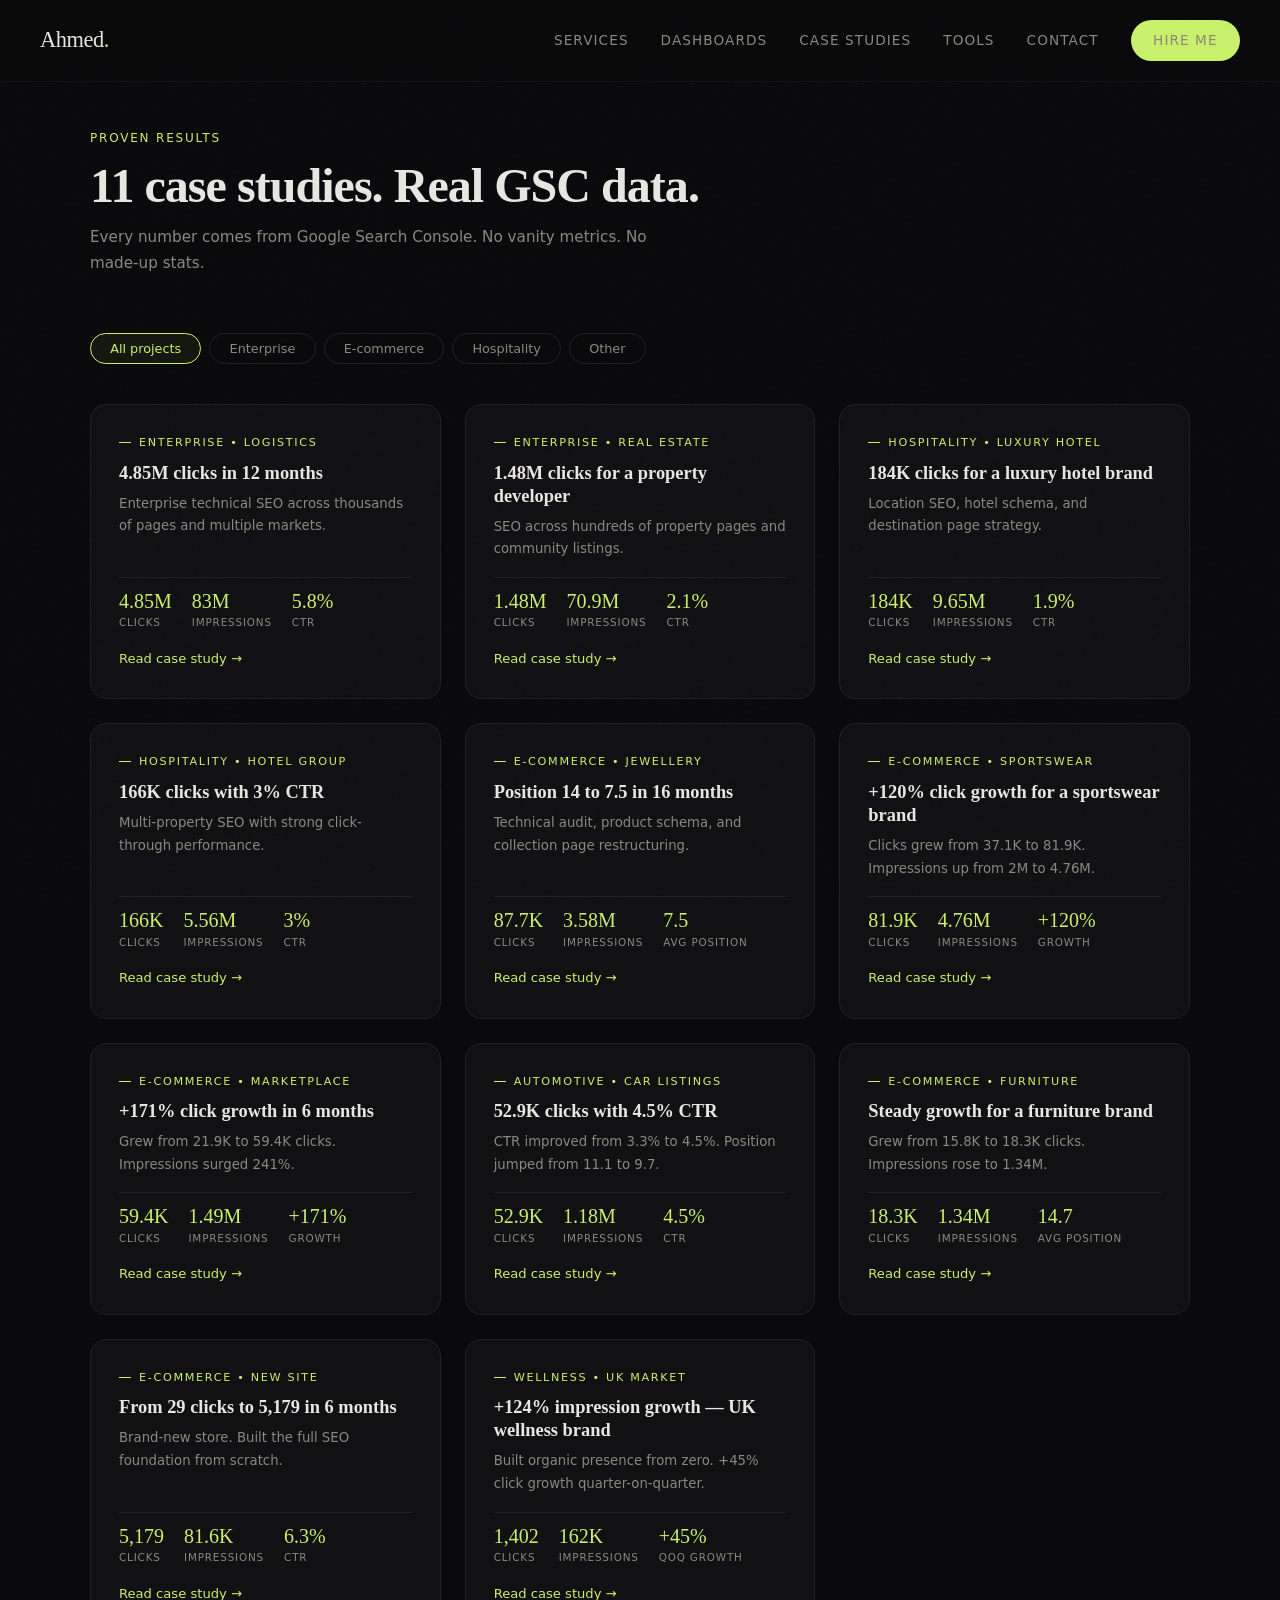
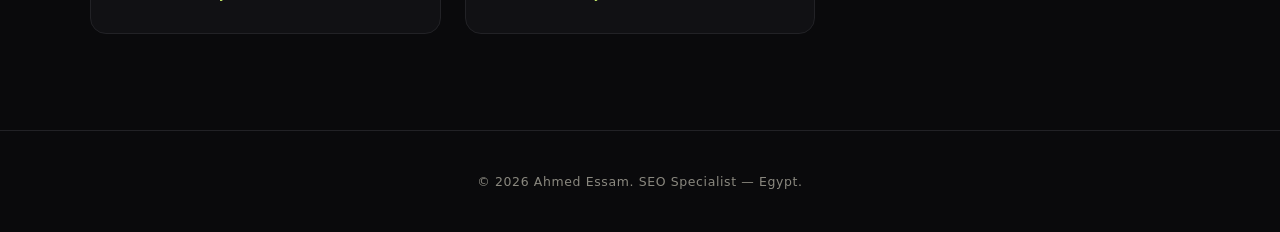
==== case-studies.html @ c108a9bd "Replace with exact replica of the joint portfolio under Ahmed's name Ahmed asked twice for an exact " ====
﻿<!DOCTYPE html>
<html lang="en">
<head>
  <meta charset="UTF-8">
  <meta name="viewport" content="width=device-width, initial-scale=1.0">
  <meta http-equiv="Content-Security-Policy" content="default-src 'self'; img-src 'self' data:; style-src 'self' 'unsafe-inline' https://fonts.googleapis.com; font-src https://fonts.gstatic.com; script-src 'self' 'unsafe-inline'">
  <title>Case Studies | Ahmed Essam &#8212; SEO Specialist</title>
  <meta name="description" content="11 SEO case studies with real Google Search Console data. E-commerce, enterprise, hospitality, and more.">
  <link rel="preconnect" href="https://fonts.googleapis.com">
  <link rel="preconnect" href="https://fonts.gstatic.com" crossorigin>
  <link rel="preload" href="https://fonts.googleapis.com/css2?family=Instrument+Serif:ital@0;1&family=DM+Sans:ital,opsz,wght@0,9..40,300;0,9..40,400;0,9..40,500;0,9..40,600;1,9..40,300;1,9..40,400&display=swap" as="style" onload="this.onload=null;this.rel='stylesheet'">
  <noscript><link rel="stylesheet" href="https://fonts.googleapis.com/css2?family=Instrument+Serif:ital@0;1&family=DM+Sans:ital,opsz,wght@0,9..40,300;0,9..40,400;0,9..40,500;0,9..40,600;1,9..40,300;1,9..40,400&display=swap"></noscript>
  <link rel="stylesheet" href="css/main.css">
  <link rel="stylesheet" href="css/case-studies.css">
</head>
<body>

<nav>
  <a href="index.html" class="nav-logo">Ahmed<span>.</span></a>
  <div class="nav-links">
    <a href="index.html#services">Services</a>
    <a href="index.html#dashboards">Dashboards</a>
    <a href="case-studies.html">Case Studies</a>
    <a href="index.html#tools">Tools</a>
    <a href="index.html#contact">Contact</a>
    <a href="#contact" class="nav-cta">Hire me</a>
  </div>
  <button class="mobile-toggle" id="mobileToggle" aria-label="Toggle menu">&#9776;</button>
</nav>

<div class="mobile-nav" id="mobileNav">
  <a href="index.html#services">Services</a>
  <a href="index.html#dashboards">Dashboards</a>
  <a href="case-studies.html">Case Studies</a>
  <a href="index.html#tools">Tools</a>
  <a href="index.html#contact">Contact</a>
  <a href="mailto:ahmed.essam@vibe360.io">Hire me</a>
</div>

<section class="section" style="padding-top:8rem">
  <div class="section-header">
    <div class="section-label">Proven results</div>
    <h1 class="section-title">11 case studies. Real GSC data.</h1>
    <p class="section-desc">Every number comes from Google Search Console. No vanity metrics. No made-up stats.</p>
  </div>

  <div class="filter-tabs">
    <button class="filter-tab active" data-filter="all">All projects</button>
    <button class="filter-tab" data-filter="enterprise">Enterprise</button>
    <button class="filter-tab" data-filter="ecommerce">E-commerce</button>
    <button class="filter-tab" data-filter="hospitality">Hospitality</button>
    <button class="filter-tab" data-filter="other">Other</button>
  </div>

  <div class="cases-grid">

    <div class="case-card reveal" data-cat="enterprise">
      <div class="case-content">
        <div class="case-tag">Enterprise &bull; Logistics</div>
        <h3>4.85M clicks in 12 months</h3>
        <p>Enterprise technical SEO across thousands of pages and multiple markets.</p>
        <div class="case-metrics">
          <div><div class="case-metric-val">4.85M</div><div class="case-metric-label">Clicks</div></div>
          <div><div class="case-metric-val">83M</div><div class="case-metric-label">Impressions</div></div>
          <div><div class="case-metric-val">5.8%</div><div class="case-metric-label">CTR</div></div>
        </div>
        <a href="case-studies/enterprise-logistics.html" class="case-link">Read case study &rarr;</a>
      </div>
    </div>

    <div class="case-card reveal" data-cat="enterprise">
      <div class="case-content">
        <div class="case-tag">Enterprise &bull; Real Estate</div>
        <h3>1.48M clicks for a property developer</h3>
        <p>SEO across hundreds of property pages and community listings.</p>
        <div class="case-metrics">
          <div><div class="case-metric-val">1.48M</div><div class="case-metric-label">Clicks</div></div>
          <div><div class="case-metric-val">70.9M</div><div class="case-metric-label">Impressions</div></div>
          <div><div class="case-metric-val">2.1%</div><div class="case-metric-label">CTR</div></div>
        </div>
        <a href="case-studies/real-estate-developer.html" class="case-link">Read case study &rarr;</a>
      </div>
    </div>

    <div class="case-card reveal" data-cat="hospitality">
      <div class="case-content">
        <div class="case-tag">Hospitality &bull; Luxury Hotel</div>
        <h3>184K clicks for a luxury hotel brand</h3>
        <p>Location SEO, hotel schema, and destination page strategy.</p>
        <div class="case-metrics">
          <div><div class="case-metric-val">184K</div><div class="case-metric-label">Clicks</div></div>
          <div><div class="case-metric-val">9.65M</div><div class="case-metric-label">Impressions</div></div>
          <div><div class="case-metric-val">1.9%</div><div class="case-metric-label">CTR</div></div>
        </div>
        <a href="case-studies/luxury-hotel-a.html" class="case-link">Read case study &rarr;</a>
      </div>
    </div>

    <div class="case-card reveal" data-cat="hospitality">
      <div class="case-content">
        <div class="case-tag">Hospitality &bull; Hotel Group</div>
        <h3>166K clicks with 3% CTR</h3>
        <p>Multi-property SEO with strong click-through performance.</p>
        <div class="case-metrics">
          <div><div class="case-metric-val">166K</div><div class="case-metric-label">Clicks</div></div>
          <div><div class="case-metric-val">5.56M</div><div class="case-metric-label">Impressions</div></div>
          <div><div class="case-metric-val">3%</div><div class="case-metric-label">CTR</div></div>
        </div>
        <a href="case-studies/hotel-chain.html" class="case-link">Read case study &rarr;</a>
      </div>
    </div>

    <div class="case-card reveal" data-cat="ecommerce">
      <div class="case-content">
        <div class="case-tag">E-commerce &bull; Jewellery</div>
        <h3>Position 14 to 7.5 in 16 months</h3>
        <p>Technical audit, product schema, and collection page restructuring.</p>
        <div class="case-metrics">
          <div><div class="case-metric-val">87.7K</div><div class="case-metric-label">Clicks</div></div>
          <div><div class="case-metric-val">3.58M</div><div class="case-metric-label">Impressions</div></div>
          <div><div class="case-metric-val">7.5</div><div class="case-metric-label">Avg position</div></div>
        </div>
        <a href="case-studies/jewellery-ecommerce.html" class="case-link">Read case study &rarr;</a>
      </div>
    </div>

    <div class="case-card reveal" data-cat="ecommerce">
      <div class="case-content">
        <div class="case-tag">E-commerce &bull; Sportswear</div>
        <h3>+120% click growth for a sportswear brand</h3>
        <p>Clicks grew from 37.1K to 81.9K. Impressions up from 2M to 4.76M.</p>
        <div class="case-metrics">
          <div><div class="case-metric-val">81.9K</div><div class="case-metric-label">Clicks</div></div>
          <div><div class="case-metric-val">4.76M</div><div class="case-metric-label">Impressions</div></div>
          <div><div class="case-metric-val">+120%</div><div class="case-metric-label">Growth</div></div>
        </div>
        <a href="case-studies/sportswear.html" class="case-link">Read case study &rarr;</a>
      </div>
    </div>

    <div class="case-card reveal" data-cat="ecommerce">
      <div class="case-content">
        <div class="case-tag">E-commerce &bull; Marketplace</div>
        <h3>+171% click growth in 6 months</h3>
        <p>Grew from 21.9K to 59.4K clicks. Impressions surged 241%.</p>
        <div class="case-metrics">
          <div><div class="case-metric-val">59.4K</div><div class="case-metric-label">Clicks</div></div>
          <div><div class="case-metric-val">1.49M</div><div class="case-metric-label">Impressions</div></div>
          <div><div class="case-metric-val">+171%</div><div class="case-metric-label">Growth</div></div>
        </div>
        <a href="case-studies/marketplace.html" class="case-link">Read case study &rarr;</a>
      </div>
    </div>

    <div class="case-card reveal" data-cat="other">
      <div class="case-content">
        <div class="case-tag">Automotive &bull; Car Listings</div>
        <h3>52.9K clicks with 4.5% CTR</h3>
        <p>CTR improved from 3.3% to 4.5%. Position jumped from 11.1 to 9.7.</p>
        <div class="case-metrics">
          <div><div class="case-metric-val">52.9K</div><div class="case-metric-label">Clicks</div></div>
          <div><div class="case-metric-val">1.18M</div><div class="case-metric-label">Impressions</div></div>
          <div><div class="case-metric-val">4.5%</div><div class="case-metric-label">CTR</div></div>
        </div>
        <a href="case-studies/car-listing.html" class="case-link">Read case study &rarr;</a>
      </div>
    </div>

    <div class="case-card reveal" data-cat="ecommerce">
      <div class="case-content">
        <div class="case-tag">E-commerce &bull; Furniture</div>
        <h3>Steady growth for a furniture brand</h3>
        <p>Grew from 15.8K to 18.3K clicks. Impressions rose to 1.34M.</p>
        <div class="case-metrics">
          <div><div class="case-metric-val">18.3K</div><div class="case-metric-label">Clicks</div></div>
          <div><div class="case-metric-val">1.34M</div><div class="case-metric-label">Impressions</div></div>
          <div><div class="case-metric-val">14.7</div><div class="case-metric-label">Avg position</div></div>
        </div>
        <a href="case-studies/furniture.html" class="case-link">Read case study &rarr;</a>
      </div>
    </div>

    <div class="case-card reveal" data-cat="ecommerce">
      <div class="case-content">
        <div class="case-tag">E-commerce &bull; New Site</div>
        <h3>From 29 clicks to 5,179 in 6 months</h3>
        <p>Brand-new store. Built the full SEO foundation from scratch.</p>
        <div class="case-metrics">
          <div><div class="case-metric-val">5,179</div><div class="case-metric-label">Clicks</div></div>
          <div><div class="case-metric-val">81.6K</div><div class="case-metric-label">Impressions</div></div>
          <div><div class="case-metric-val">6.3%</div><div class="case-metric-label">CTR</div></div>
        </div>
        <a href="case-studies/new-store.html" class="case-link">Read case study &rarr;</a>
      </div>
    </div>

    <div class="case-card reveal" data-cat="other">
      <div class="case-content">
        <div class="case-tag">Wellness &bull; UK Market</div>
        <h3>+124% impression growth &#8212; UK wellness brand</h3>
        <p>Built organic presence from zero. +45% click growth quarter-on-quarter.</p>
        <div class="case-metrics">
          <div><div class="case-metric-val">1,402</div><div class="case-metric-label">Clicks</div></div>
          <div><div class="case-metric-val">162K</div><div class="case-metric-label">Impressions</div></div>
          <div><div class="case-metric-val">+45%</div><div class="case-metric-label">QoQ growth</div></div>
        </div>
        <a href="case-studies/wellness-uk.html" class="case-link">Read case study &rarr;</a>
      </div>
    </div>

  </div>
</section>

<footer>
  <p>&copy; 2026 Ahmed Essam. SEO Specialist &#8212; Egypt.</p>
</footer>

<script src="js/main.js"></script>
<script src="js/filter.js"></script>
</body>
</html>
---- css/main.css ----
﻿/* ============================================================
   MAIN.CSS — shared across all pages
   ============================================================ */

*, *::before, *::after { margin: 0; padding: 0; box-sizing: border-box; }

:root {
  --bg: #0a0a0c;
  --bg-card: #111114;
  --bg-elevated: #18181c;
  --text: #e8e6e1;
  --text-muted: #8a887f;
  --accent: #c9f06b;
  --accent-dim: #4a5a20;
  --border: #222226;
  --serif: 'Instrument Serif', Georgia, serif;
  --sans: 'DM Sans', system-ui, sans-serif;
}

html { scroll-behavior: smooth; font-size: 16px; }
body { background: var(--bg); color: var(--text); font-family: var(--sans); line-height: 1.7; overflow-x: hidden; }
a { color: inherit; text-decoration: none; }
/* height:auto is required. Without it the height="" attribute is applied as a
   literal CSS height and stretches the image off its real aspect ratio. With it,
   the width/height attributes only reserve space and prevent layout shift. */
img { max-width: 100%; height: auto; display: block; }

/* Noise texture */
body::after {
  content: '';
  position: fixed; top: 0; left: 0; width: 100%; height: 100%;
  background-image: url("data:image/svg+xml,%3Csvg viewBox='0 0 256 256' xmlns='http://www.w3.org/2000/svg'%3E%3Cfilter id='n'%3E%3CfeTurbulence type='fractalNoise' baseFrequency='0.9' numOctaves='4' stitchTiles='stitch'/%3E%3C/filter%3E%3Crect width='100%25' height='100%25' filter='url(%23n)' opacity='0.04'/%3E%3C/svg%3E");
  pointer-events: none; z-index: 10; opacity: .35;
}

/* ── NAV ── */
nav {
  position: fixed; top: 0; left: 0; right: 0; z-index: 100;
  padding: 1.25rem 2.5rem;
  display: flex; justify-content: space-between; align-items: center;
  backdrop-filter: blur(20px);
  background: rgba(10,10,12,.7);
  border-bottom: 1px solid rgba(255,255,255,.04);
  transition: background .4s;
}
nav.scrolled { background: rgba(10,10,12,.92); }
.nav-logo { font-family: var(--serif); font-size: 1.4rem; letter-spacing: -.02em; }
.nav-logo span { color: var(--accent); }
.nav-links { display: flex; gap: 2rem; align-items: center; }
.nav-links a { font-size: .85rem; letter-spacing: .08em; text-transform: uppercase; color: var(--text-muted); transition: color .3s; }
.nav-links a:hover { color: var(--accent); }
.nav-cta {
  background: var(--accent); color: var(--bg);
  padding: .55rem 1.4rem; border-radius: 100px;
  font-weight: 500; font-size: .82rem; letter-spacing: .04em;
  transition: transform .3s, box-shadow .3s;
}
.nav-cta:hover { transform: translateY(-1px); box-shadow: 0 4px 24px rgba(201,240,107,.25); }
.mobile-toggle {
  display: none; background: none; border: none;
  color: var(--text); font-size: 1.5rem; cursor: pointer;
}
.mobile-nav {
  display: none; position: fixed; top: 60px; left: 0; right: 0;
  background: rgba(10,10,12,.96); border-bottom: 1px solid var(--border);
  padding: 1.5rem; flex-direction: column; gap: 1rem; z-index: 99;
}
.mobile-nav.open { display: flex; }
.mobile-nav a { font-size: .95rem; color: var(--text-muted); padding: .5rem 0; }

/* ── BUTTONS ── */
.btn-primary {
  background: var(--accent); color: var(--bg);
  padding: .8rem 2rem; border-radius: 100px;
  font-weight: 500; font-size: .9rem;
  display: inline-flex; align-items: center; gap: .5rem;
  transition: transform .3s, box-shadow .3s;
}
.btn-primary:hover { transform: translateY(-2px); box-shadow: 0 8px 32px rgba(201,240,107,.2); }
.btn-secondary {
  border: 1px solid var(--border); padding: .8rem 2rem; border-radius: 100px;
  font-size: .9rem; color: var(--text-muted); transition: border-color .3s, color .3s;
}
.btn-secondary:hover { border-color: var(--accent); color: var(--accent); }

/* ── SECTION UTILITIES ── */
.section { padding: 6rem 2.5rem; }
.section-header { max-width: 1100px; margin: 0 auto 3.5rem; }
.section-label { font-size: .75rem; text-transform: uppercase; letter-spacing: .15em; color: var(--accent); margin-bottom: .75rem; }
.section-title { font-family: var(--serif); font-size: clamp(2rem,4vw,3rem); letter-spacing: -.02em; line-height: 1.1; }
.section-desc { color: var(--text-muted); max-width: 560px; margin-top: .75rem; font-size: .95rem; }

/* ── FOOTER ── */
footer { border-top: 1px solid var(--border); padding: 2.5rem; text-align: center; }
footer p { font-size: .78rem; color: var(--text-muted); letter-spacing: .05em; }

/* ── REVEAL ANIMATION ── */
.reveal { opacity: 0; transform: translateY(40px); transition: opacity .7s cubic-bezier(.25,.46,.45,.94), transform .7s cubic-bezier(.25,.46,.45,.94); }
.reveal.visible { opacity: 1; transform: translateY(0); }

@keyframes fadeUp { from { opacity: 0; transform: translateY(30px); } to { opacity: 1; transform: translateY(0); } }
@keyframes pulse { 0%, 100% { opacity: 1; } 50% { opacity: .4; } }

/* ── RESPONSIVE ── */
@media (max-width: 900px) {
  .nav-links { display: none; }
  .mobile-toggle { display: block; }
  nav { padding: 1rem 1.5rem; }
  .section { padding: 4rem 1.5rem; }
}
---- css/case-studies.css ----
﻿/* ============================================================
   CASE-STUDIES.CSS — case-studies.html only
   ============================================================ */

.filter-tabs { max-width: 1100px; margin: 0 auto 2.5rem; display: flex; gap: .5rem; flex-wrap: wrap; }
.filter-tab {
  padding: .45rem 1.2rem; border: 1px solid var(--border); border-radius: 100px;
  font-size: .8rem; color: var(--text-muted); cursor: pointer;
  transition: border-color .3s, color .3s, background .3s;
  background: none; font-family: var(--sans);
}
.filter-tab:hover, .filter-tab.active { border-color: var(--accent); color: var(--accent); background: rgba(201,240,107,.06); }

.cases-grid { max-width: 1100px; margin: 0 auto; display: grid; grid-template-columns: repeat(3,1fr); gap: 1.5rem; }
.case-card {
  background: var(--bg-card); border: 1px solid var(--border); border-radius: 16px;
  overflow: hidden; transition: border-color .4s, transform .4s;
  display: flex; flex-direction: column;
}
.case-card:hover { border-color: rgba(201,240,107,.15); transform: translateY(-3px); }
.case-content { padding: 1.75rem; display: flex; flex-direction: column; flex: 1; }
.case-tag { font-size: .7rem; text-transform: uppercase; letter-spacing: .15em; color: var(--accent); margin-bottom: .6rem; display: inline-flex; align-items: center; gap: .5rem; }
.case-tag::before { content: ''; width: 12px; height: 1px; background: var(--accent); }
.case-content h3 { font-family: var(--serif); font-size: 1.15rem; margin-bottom: .5rem; line-height: 1.25; }
.case-content p { font-size: .83rem; color: var(--text-muted); line-height: 1.7; flex: 1; margin-bottom: 1rem; }
.case-metrics { display: flex; gap: 1.25rem; flex-wrap: wrap; padding-top: .75rem; border-top: 1px solid var(--border); margin-bottom: 1rem; }
.case-metric-val { font-family: var(--serif); font-size: 1.25rem; color: var(--accent); line-height: 1.1; }
.case-metric-label { font-size: .65rem; color: var(--text-muted); text-transform: uppercase; letter-spacing: .08em; margin-top: .15rem; }
.case-link { font-size: .82rem; color: var(--accent); display: inline-flex; align-items: center; gap: .4rem; transition: gap .3s; margin-top: auto; }
.case-link:hover { gap: .7rem; }

@media (max-width: 900px) { .cases-grid { grid-template-columns: 1fr; } }
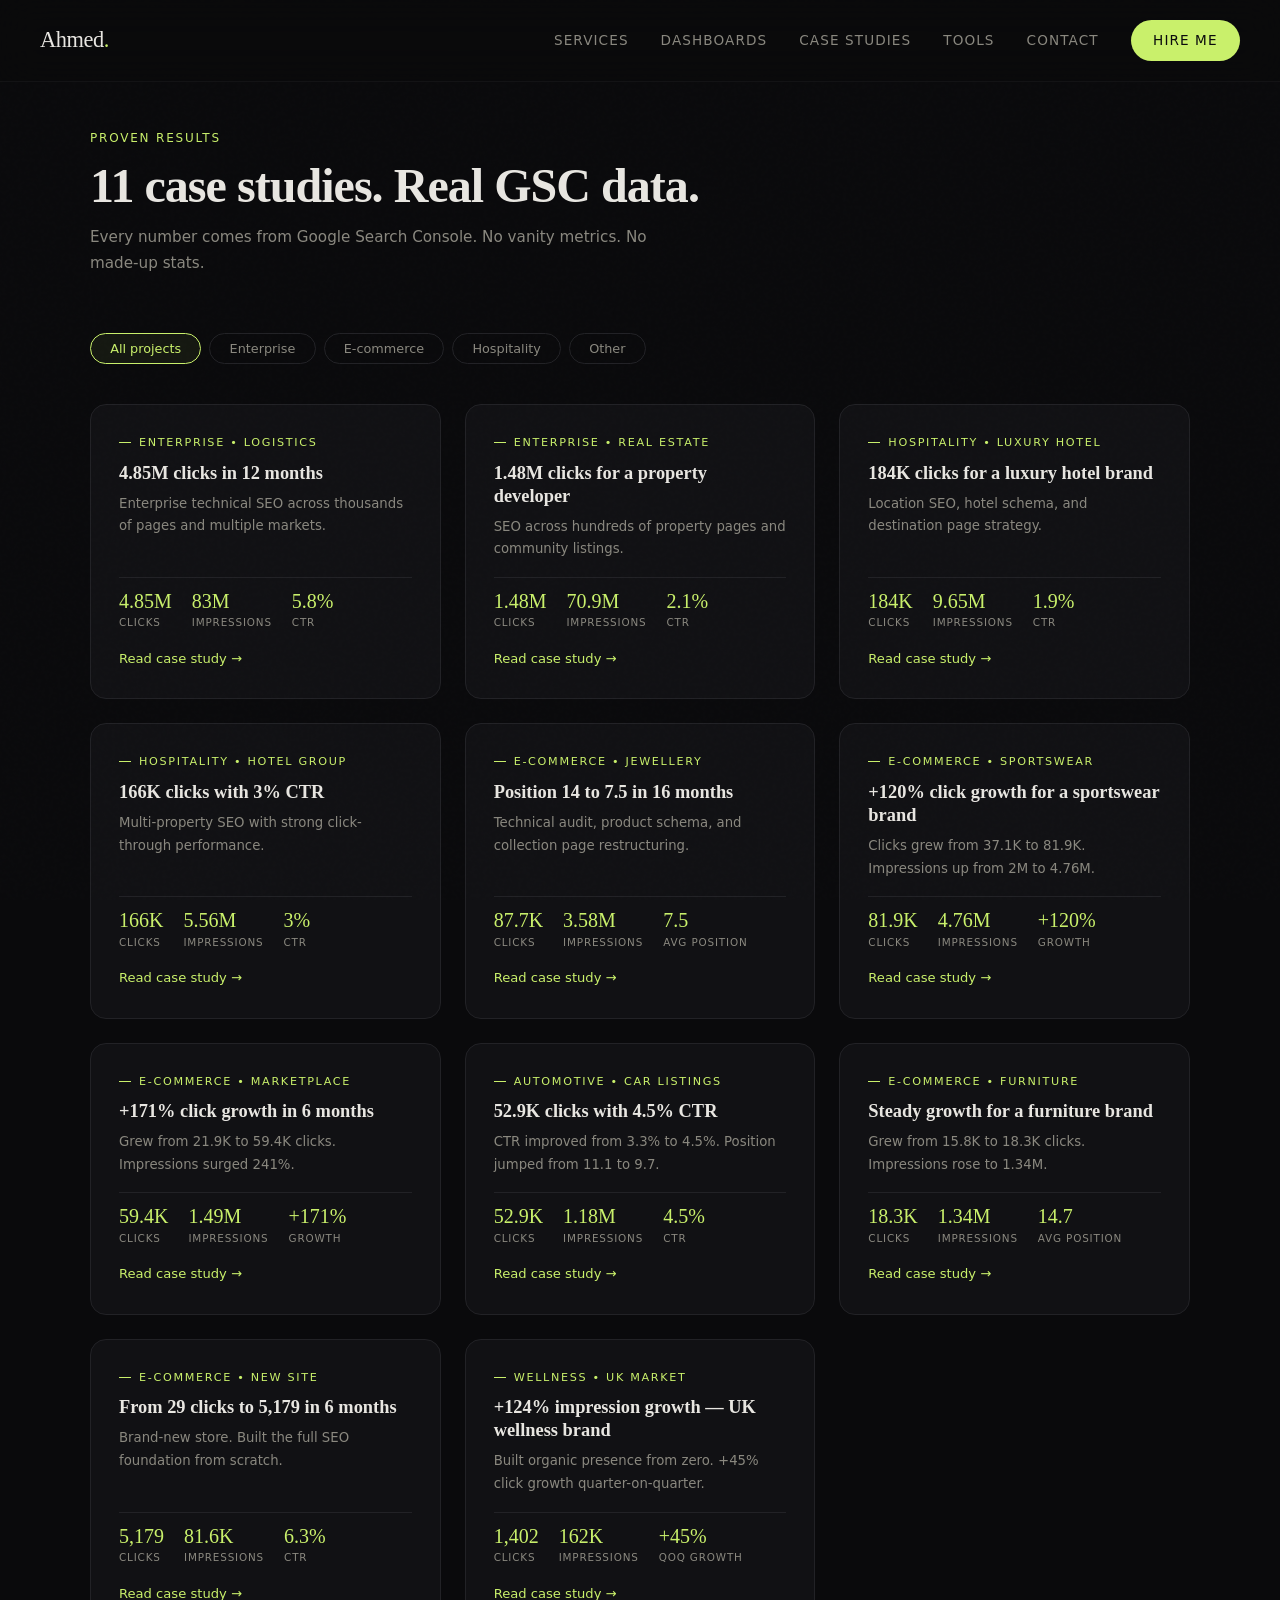
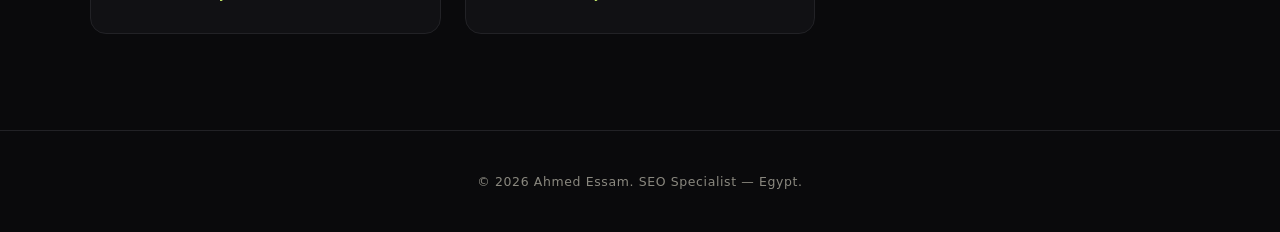
==== commit a2f09fe7: "Fix defects found by a Codex review, and the 8 pages I had missed Codex reviewed the code and found " ====
--- a/case-studies.html
+++ b/case-studies.html
@@ -12,6 +12,12 @@
   <noscript><link rel="stylesheet" href="https://fonts.googleapis.com/css2?family=Instrument+Serif:ital@0;1&family=DM+Sans:ital,opsz,wght@0,9..40,300;0,9..40,400;0,9..40,500;0,9..40,600;1,9..40,300;1,9..40,400&display=swap"></noscript>
   <link rel="stylesheet" href="css/main.css">
   <link rel="stylesheet" href="css/case-studies.css">
+  <link rel="canonical" href="https://ahmed0essam.github.io/portfolio/case-studies.html">
+  <meta property="og:url" content="https://ahmed0essam.github.io/portfolio/case-studies.html">
+  <meta property="og:image" content="https://ahmed0essam.github.io/portfolio/images/case-enterprise-logistics.jpg">
+  <meta property="og:title" content="Case Studies | Ahmed Essam &#8212; SEO Specialist">
+  <meta property="og:type" content="article">
+  <meta name="twitter:card" content="summary_large_image">
 </head>
 <body>
 
@@ -23,7 +29,7 @@
     <a href="case-studies.html">Case Studies</a>
     <a href="index.html#tools">Tools</a>
     <a href="index.html#contact">Contact</a>
-    <a href="#contact" class="nav-cta">Hire me</a>
+    <a href="index.html#contact" class="nav-cta">Hire me</a>
   </div>
   <button class="mobile-toggle" id="mobileToggle" aria-label="Toggle menu">&#9776;</button>
 </nav>
@@ -34,7 +40,7 @@
   <a href="case-studies.html">Case Studies</a>
   <a href="index.html#tools">Tools</a>
   <a href="index.html#contact">Contact</a>
-  <a href="mailto:ahmed.essam@vibe360.io">Hire me</a>
+  <a href="mailto:ahmed0essaam@gmail.com">Hire me</a>
 </div>
 
 <section class="section" style="padding-top:8rem">
--- a/css/main.css
+++ b/css/main.css
@@ -34,7 +34,7 @@
 }
 
 /* ── NAV ── */
-nav {
+body > nav {
   position: fixed; top: 0; left: 0; right: 0; z-index: 100;
   padding: 1.25rem 2.5rem;
   display: flex; justify-content: space-between; align-items: center;
@@ -56,6 +56,9 @@
   transition: transform .3s, box-shadow .3s;
 }
 .nav-cta:hover { transform: translateY(-1px); box-shadow: 0 4px 24px rgba(201,240,107,.25); }
+/* Specificity has to beat `.nav-links a`, which would otherwise win. */
+.nav-links a.nav-cta,
+.nav-links a.nav-cta:hover { color: var(--bg); }
 .mobile-toggle {
   display: none; background: none; border: none;
   color: var(--text); font-size: 1.5rem; cursor: pointer;
@@ -66,6 +69,7 @@
   padding: 1.5rem; flex-direction: column; gap: 1rem; z-index: 99;
 }
 .mobile-nav.open { display: flex; }
+@media (min-width: 901px) { .mobile-nav.open { display: none; } }
 .mobile-nav a { font-size: .95rem; color: var(--text-muted); padding: .5rem 0; }
 
 /* ── BUTTONS ── */
@@ -95,8 +99,8 @@
 footer p { font-size: .78rem; color: var(--text-muted); letter-spacing: .05em; }
 
 /* ── REVEAL ANIMATION ── */
-.reveal { opacity: 0; transform: translateY(40px); transition: opacity .7s cubic-bezier(.25,.46,.45,.94), transform .7s cubic-bezier(.25,.46,.45,.94); }
-.reveal.visible { opacity: 1; transform: translateY(0); }
+.js-reveal .reveal { opacity: 0; transform: translateY(40px); transition: opacity .7s cubic-bezier(.25,.46,.45,.94), transform .7s cubic-bezier(.25,.46,.45,.94); }
+.js-reveal .reveal.visible { opacity: 1; transform: translateY(0); }
 
 @keyframes fadeUp { from { opacity: 0; transform: translateY(30px); } to { opacity: 1; transform: translateY(0); } }
 @keyframes pulse { 0%, 100% { opacity: 1; } 50% { opacity: .4; } }
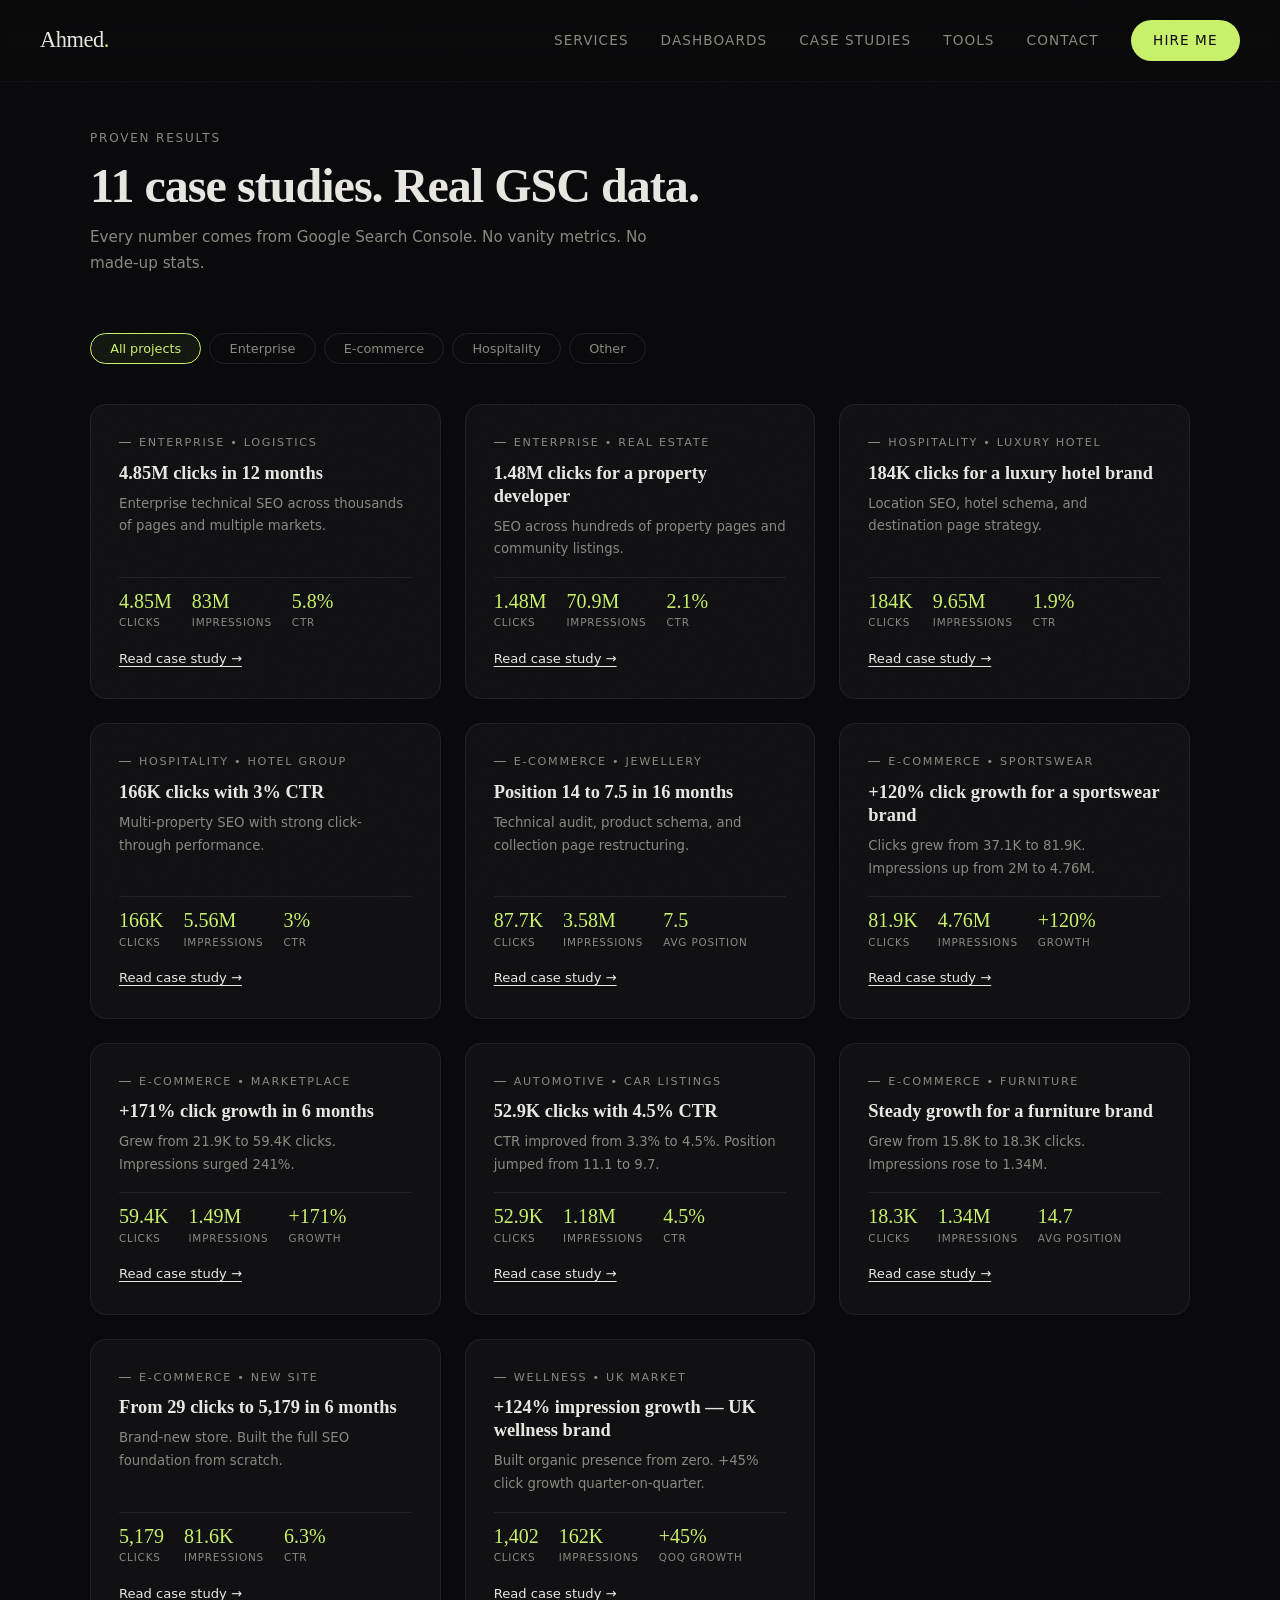
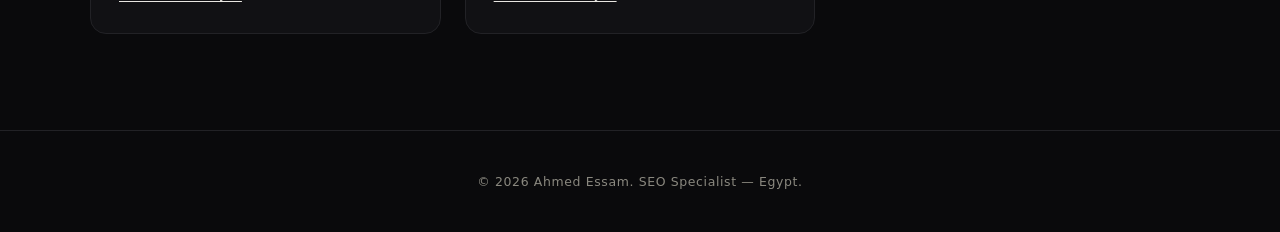
==== commit 9eba24eb: "Icons, accent discipline, knowledge-graph schema, heading hierarchy VISUALS. The icons were an incon" ====
--- a/case-studies.html
+++ b/case-studies.html
@@ -18,6 +18,114 @@
   <meta property="og:title" content="Case Studies | Ahmed Essam &#8212; SEO Specialist">
   <meta property="og:type" content="article">
   <meta name="twitter:card" content="summary_large_image">
+<script type="application/ld+json">
+{
+  "@context": "https://schema.org",
+  "@graph": [
+    {
+      "@type": "CollectionPage",
+      "@id": "https://ahmed0essam.github.io/portfolio/case-studies.html#webpage",
+      "url": "https://ahmed0essam.github.io/portfolio/case-studies.html",
+      "name": "SEO case studies",
+      "isPartOf": {
+        "@id": "https://ahmed0essam.github.io/portfolio/#website"
+      },
+      "about": {
+        "@id": "https://ahmed0essam.github.io/portfolio/#ahmed"
+      },
+      "inLanguage": "en"
+    },
+    {
+      "@type": "BreadcrumbList",
+      "itemListElement": [
+        {
+          "@type": "ListItem",
+          "position": 1,
+          "name": "Home",
+          "item": "https://ahmed0essam.github.io/portfolio/"
+        },
+        {
+          "@type": "ListItem",
+          "position": 2,
+          "name": "Case studies"
+        }
+      ]
+    },
+    {
+      "@type": "ItemList",
+      "numberOfItems": 11,
+      "itemListElement": [
+        {
+          "@type": "ListItem",
+          "position": 1,
+          "name": "4.85M clicks in 12 months",
+          "url": "https://ahmed0essam.github.io/portfolio/case-studies/enterprise-logistics.html"
+        },
+        {
+          "@type": "ListItem",
+          "position": 2,
+          "name": "1.48M clicks for a property developer",
+          "url": "https://ahmed0essam.github.io/portfolio/case-studies/real-estate-developer.html"
+        },
+        {
+          "@type": "ListItem",
+          "position": 3,
+          "name": "184K clicks for a luxury hotel brand",
+          "url": "https://ahmed0essam.github.io/portfolio/case-studies/luxury-hotel-a.html"
+        },
+        {
+          "@type": "ListItem",
+          "position": 4,
+          "name": "166K clicks with 3% CTR",
+          "url": "https://ahmed0essam.github.io/portfolio/case-studies/hotel-chain.html"
+        },
+        {
+          "@type": "ListItem",
+          "position": 5,
+          "name": "Position 14 to 7.5 in 16 months",
+          "url": "https://ahmed0essam.github.io/portfolio/case-studies/jewellery-ecommerce.html"
+        },
+        {
+          "@type": "ListItem",
+          "position": 6,
+          "name": "+120% click growth for a sportswear brand",
+          "url": "https://ahmed0essam.github.io/portfolio/case-studies/sportswear.html"
+        },
+        {
+          "@type": "ListItem",
+          "position": 7,
+          "name": "+171% click growth in 6 months",
+          "url": "https://ahmed0essam.github.io/portfolio/case-studies/marketplace.html"
+        },
+        {
+          "@type": "ListItem",
+          "position": 8,
+          "name": "52.9K clicks with 4.5% CTR",
+          "url": "https://ahmed0essam.github.io/portfolio/case-studies/car-listing.html"
+        },
+        {
+          "@type": "ListItem",
+          "position": 9,
+          "name": "Steady growth for a furniture brand",
+          "url": "https://ahmed0essam.github.io/portfolio/case-studies/furniture.html"
+        },
+        {
+          "@type": "ListItem",
+          "position": 10,
+          "name": "From 29 clicks to 5,179 in 6 months",
+          "url": "https://ahmed0essam.github.io/portfolio/case-studies/new-store.html"
+        },
+        {
+          "@type": "ListItem",
+          "position": 11,
+          "name": "+124% impression growth &#8212; UK wellness brand",
+          "url": "https://ahmed0essam.github.io/portfolio/case-studies/wellness-uk.html"
+        }
+      ]
+    }
+  ]
+}
+</script>
 </head>
 <body>
 
@@ -63,7 +171,7 @@
     <div class="case-card reveal" data-cat="enterprise">
       <div class="case-content">
         <div class="case-tag">Enterprise &bull; Logistics</div>
-        <h3>4.85M clicks in 12 months</h3>
+        <h2>4.85M clicks in 12 months</h2>
         <p>Enterprise technical SEO across thousands of pages and multiple markets.</p>
         <div class="case-metrics">
           <div><div class="case-metric-val">4.85M</div><div class="case-metric-label">Clicks</div></div>
@@ -77,7 +185,7 @@
     <div class="case-card reveal" data-cat="enterprise">
       <div class="case-content">
         <div class="case-tag">Enterprise &bull; Real Estate</div>
-        <h3>1.48M clicks for a property developer</h3>
+        <h2>1.48M clicks for a property developer</h2>
         <p>SEO across hundreds of property pages and community listings.</p>
         <div class="case-metrics">
           <div><div class="case-metric-val">1.48M</div><div class="case-metric-label">Clicks</div></div>
@@ -91,7 +199,7 @@
     <div class="case-card reveal" data-cat="hospitality">
       <div class="case-content">
         <div class="case-tag">Hospitality &bull; Luxury Hotel</div>
-        <h3>184K clicks for a luxury hotel brand</h3>
+        <h2>184K clicks for a luxury hotel brand</h2>
         <p>Location SEO, hotel schema, and destination page strategy.</p>
         <div class="case-metrics">
           <div><div class="case-metric-val">184K</div><div class="case-metric-label">Clicks</div></div>
@@ -105,7 +213,7 @@
     <div class="case-card reveal" data-cat="hospitality">
       <div class="case-content">
         <div class="case-tag">Hospitality &bull; Hotel Group</div>
-        <h3>166K clicks with 3% CTR</h3>
+        <h2>166K clicks with 3% CTR</h2>
         <p>Multi-property SEO with strong click-through performance.</p>
         <div class="case-metrics">
           <div><div class="case-metric-val">166K</div><div class="case-metric-label">Clicks</div></div>
@@ -119,7 +227,7 @@
     <div class="case-card reveal" data-cat="ecommerce">
       <div class="case-content">
         <div class="case-tag">E-commerce &bull; Jewellery</div>
-        <h3>Position 14 to 7.5 in 16 months</h3>
+        <h2>Position 14 to 7.5 in 16 months</h2>
         <p>Technical audit, product schema, and collection page restructuring.</p>
         <div class="case-metrics">
           <div><div class="case-metric-val">87.7K</div><div class="case-metric-label">Clicks</div></div>
@@ -133,7 +241,7 @@
     <div class="case-card reveal" data-cat="ecommerce">
       <div class="case-content">
         <div class="case-tag">E-commerce &bull; Sportswear</div>
-        <h3>+120% click growth for a sportswear brand</h3>
+        <h2>+120% click growth for a sportswear brand</h2>
         <p>Clicks grew from 37.1K to 81.9K. Impressions up from 2M to 4.76M.</p>
         <div class="case-metrics">
           <div><div class="case-metric-val">81.9K</div><div class="case-metric-label">Clicks</div></div>
@@ -147,7 +255,7 @@
     <div class="case-card reveal" data-cat="ecommerce">
       <div class="case-content">
         <div class="case-tag">E-commerce &bull; Marketplace</div>
-        <h3>+171% click growth in 6 months</h3>
+        <h2>+171% click growth in 6 months</h2>
         <p>Grew from 21.9K to 59.4K clicks. Impressions surged 241%.</p>
         <div class="case-metrics">
           <div><div class="case-metric-val">59.4K</div><div class="case-metric-label">Clicks</div></div>
@@ -161,7 +269,7 @@
     <div class="case-card reveal" data-cat="other">
       <div class="case-content">
         <div class="case-tag">Automotive &bull; Car Listings</div>
-        <h3>52.9K clicks with 4.5% CTR</h3>
+        <h2>52.9K clicks with 4.5% CTR</h2>
         <p>CTR improved from 3.3% to 4.5%. Position jumped from 11.1 to 9.7.</p>
         <div class="case-metrics">
           <div><div class="case-metric-val">52.9K</div><div class="case-metric-label">Clicks</div></div>
@@ -175,7 +283,7 @@
     <div class="case-card reveal" data-cat="ecommerce">
       <div class="case-content">
         <div class="case-tag">E-commerce &bull; Furniture</div>
-        <h3>Steady growth for a furniture brand</h3>
+        <h2>Steady growth for a furniture brand</h2>
         <p>Grew from 15.8K to 18.3K clicks. Impressions rose to 1.34M.</p>
         <div class="case-metrics">
           <div><div class="case-metric-val">18.3K</div><div class="case-metric-label">Clicks</div></div>
@@ -189,7 +297,7 @@
     <div class="case-card reveal" data-cat="ecommerce">
       <div class="case-content">
         <div class="case-tag">E-commerce &bull; New Site</div>
-        <h3>From 29 clicks to 5,179 in 6 months</h3>
+        <h2>From 29 clicks to 5,179 in 6 months</h2>
         <p>Brand-new store. Built the full SEO foundation from scratch.</p>
         <div class="case-metrics">
           <div><div class="case-metric-val">5,179</div><div class="case-metric-label">Clicks</div></div>
@@ -203,7 +311,7 @@
     <div class="case-card reveal" data-cat="other">
       <div class="case-content">
         <div class="case-tag">Wellness &bull; UK Market</div>
-        <h3>+124% impression growth &#8212; UK wellness brand</h3>
+        <h2>+124% impression growth &#8212; UK wellness brand</h2>
         <p>Built organic presence from zero. +45% click growth quarter-on-quarter.</p>
         <div class="case-metrics">
           <div><div class="case-metric-val">1,402</div><div class="case-metric-label">Clicks</div></div>
--- a/css/main.css
+++ b/css/main.css
@@ -11,7 +11,6 @@
   --text: #e8e6e1;
   --text-muted: #8a887f;
   --accent: #c9f06b;
-  --accent-dim: #4a5a20;
   --border: #222226;
   --serif: 'Instrument Serif', Georgia, serif;
   --sans: 'DM Sans', system-ui, sans-serif;
@@ -90,7 +89,7 @@
 /* ── SECTION UTILITIES ── */
 .section { padding: 6rem 2.5rem; }
 .section-header { max-width: 1100px; margin: 0 auto 3.5rem; }
-.section-label { font-size: .75rem; text-transform: uppercase; letter-spacing: .15em; color: var(--accent); margin-bottom: .75rem; }
+.section-label { font-size: .75rem; text-transform: uppercase; letter-spacing: .15em; color: var(--text-muted); margin-bottom: .75rem; }
 .section-title { font-family: var(--serif); font-size: clamp(2rem,4vw,3rem); letter-spacing: -.02em; line-height: 1.1; }
 .section-desc { color: var(--text-muted); max-width: 560px; margin-top: .75rem; font-size: .95rem; }
 
--- a/css/case-studies.css
+++ b/css/case-studies.css
@@ -19,14 +19,14 @@
 }
 .case-card:hover { border-color: rgba(201,240,107,.15); transform: translateY(-3px); }
 .case-content { padding: 1.75rem; display: flex; flex-direction: column; flex: 1; }
-.case-tag { font-size: .7rem; text-transform: uppercase; letter-spacing: .15em; color: var(--accent); margin-bottom: .6rem; display: inline-flex; align-items: center; gap: .5rem; }
-.case-tag::before { content: ''; width: 12px; height: 1px; background: var(--accent); }
-.case-content h3 { font-family: var(--serif); font-size: 1.15rem; margin-bottom: .5rem; line-height: 1.25; }
+.case-tag { font-size: .7rem; text-transform: uppercase; letter-spacing: .15em; color: var(--text-muted); margin-bottom: .6rem; display: inline-flex; align-items: center; gap: .5rem; }
+.case-tag::before { content: ''; width: 12px; height: 1px; background: var(--text-muted); }
+.case-content h2 { font-family: var(--serif); font-size: 1.15rem; margin-bottom: .5rem; line-height: 1.25; }
 .case-content p { font-size: .83rem; color: var(--text-muted); line-height: 1.7; flex: 1; margin-bottom: 1rem; }
 .case-metrics { display: flex; gap: 1.25rem; flex-wrap: wrap; padding-top: .75rem; border-top: 1px solid var(--border); margin-bottom: 1rem; }
 .case-metric-val { font-family: var(--serif); font-size: 1.25rem; color: var(--accent); line-height: 1.1; }
 .case-metric-label { font-size: .65rem; color: var(--text-muted); text-transform: uppercase; letter-spacing: .08em; margin-top: .15rem; }
-.case-link { font-size: .82rem; color: var(--accent); display: inline-flex; align-items: center; gap: .4rem; transition: gap .3s; margin-top: auto; }
+.case-link { font-size: .82rem; color: var(--text); text-decoration: underline; text-underline-offset: 3px; display: inline-flex; align-items: center; gap: .4rem; transition: gap .3s; margin-top: auto; }
 .case-link:hover { gap: .7rem; }
 
 @media (max-width: 900px) { .cases-grid { grid-template-columns: 1fr; } }
